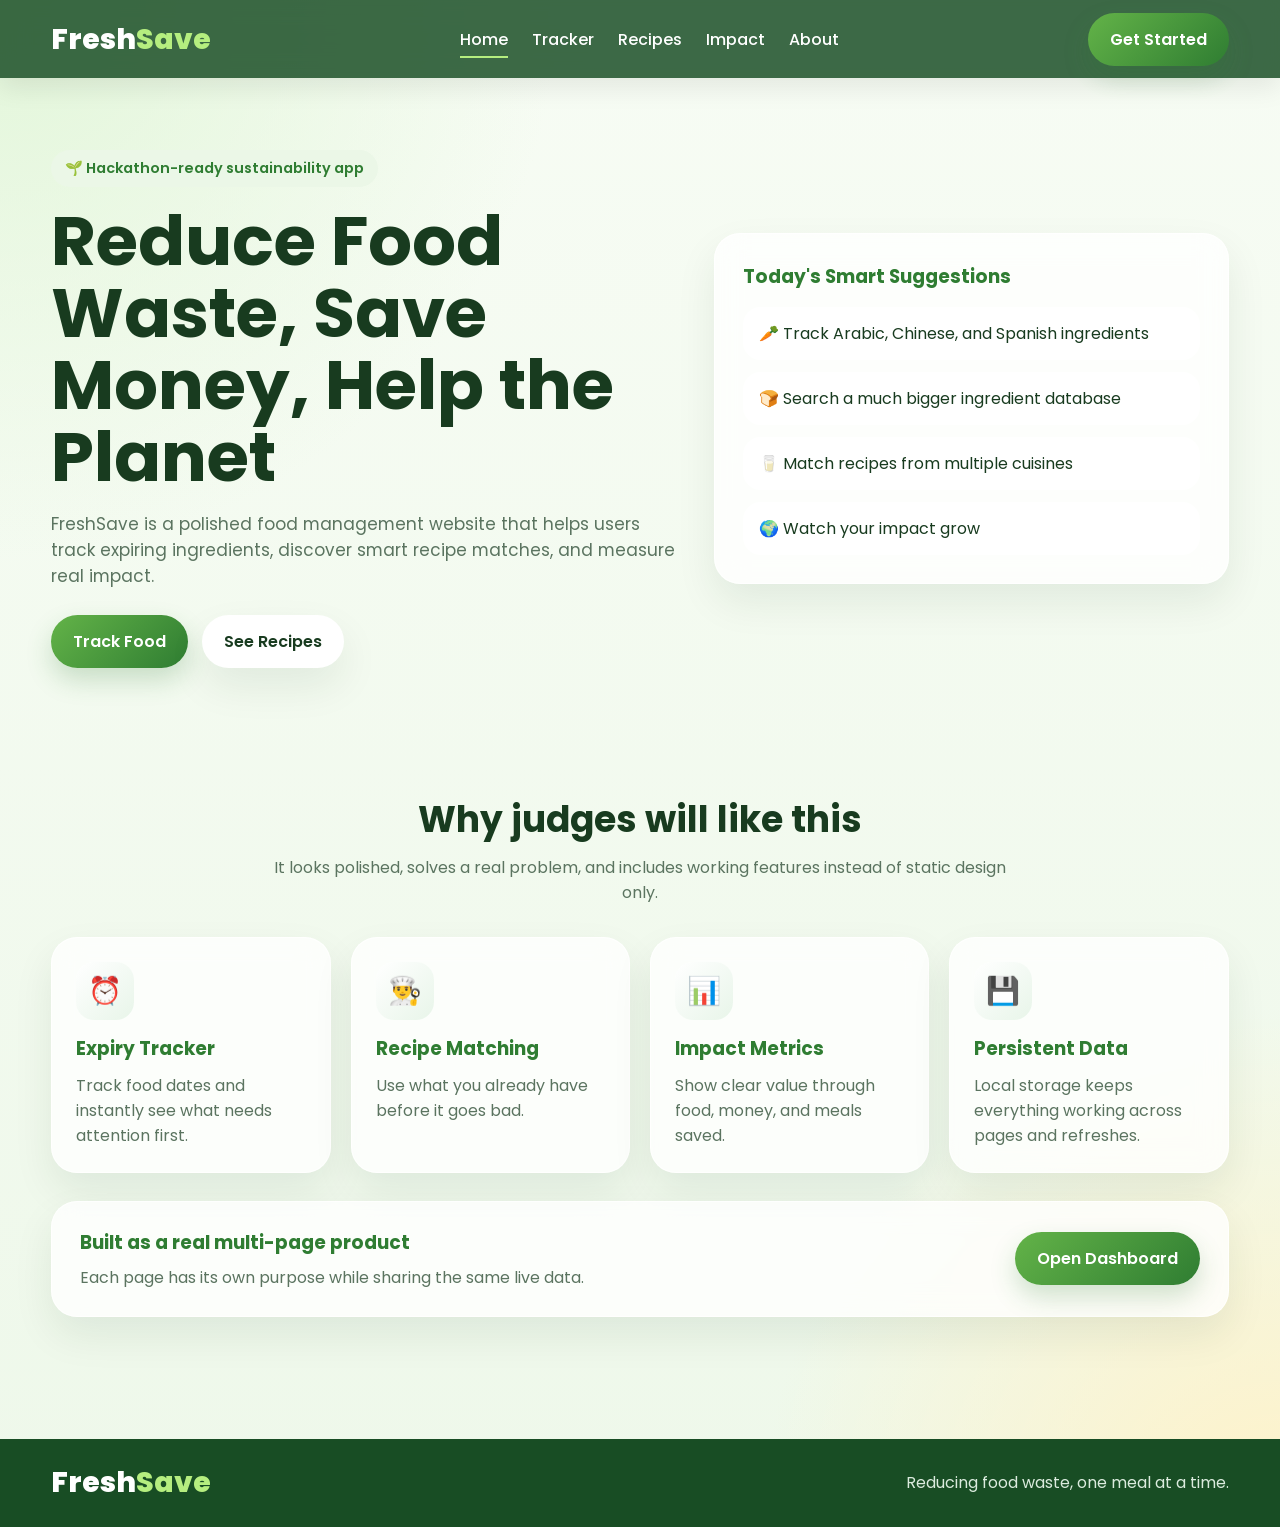
==== index.html @ 4b8942b4 "Add files via upload" ====
<!DOCTYPE html>
<html lang="en">
<head>
  <meta charset="UTF-8" />
  <meta name="viewport" content="width=device-width, initial-scale=1.0" />
  <title>FreshSave | Home</title>
  <link rel="preconnect" href="https://fonts.googleapis.com">
  <link rel="preconnect" href="https://fonts.gstatic.com" crossorigin>
  <link href="https://fonts.googleapis.com/css2?family=Poppins:wght@400;500;600;700;800&display=swap" rel="stylesheet">
  <link rel="stylesheet" href="style.css">
</head>
<body>
  <header class="site-header">
    <div class="container navbar">
      <a class="brand" href="index.html">Fresh<span>Save</span></a>
      <nav class="nav-links">
      <a href="index.html" class="active">Home</a>
      <a href="tracker.html" class="">Tracker</a>
      <a href="recipes.html" class="">Recipes</a>
      <a href="impact.html" class="">Impact</a>
      <a href="about.html" class="">About</a>
    </nav>
      <a class="nav-cta" href="tracker.html">Get Started</a>
    </div>
  </header>
  
<main>
  <section class="container hero">
    <div>
      <div class="eyebrow">🌱 Hackathon-ready sustainability app</div>
      <h1>Reduce Food Waste, Save Money, Help the Planet</h1>
      <p>
        FreshSave is a polished food management website that helps users track expiring ingredients, discover smart recipe matches, and measure real impact.
      </p>
      <div class="hero-actions">
        <a class="btn" href="tracker.html">Track Food</a>
        <a class="btn-outline" href="recipes.html">See Recipes</a>
      </div>
    </div>
    <div class="glass-card">
      <h3>Today's Smart Suggestions</h3>
      <ul class="suggestion-list" id="heroSuggestions"></ul>
    </div>
  </section>

  <section class="section">
    <div class="container">
      <div class="section-head">
        <h2>Why judges will like this</h2>
        <p>It looks polished, solves a real problem, and includes working features instead of static design only.</p>
      </div>
      <div class="grid-4">
        <article class="card">
          <div class="icon">⏰</div>
          <h3>Expiry Tracker</h3>
          <p>Track food dates and instantly see what needs attention first.</p>
        </article>
        <article class="card">
          <div class="icon">👨‍🍳</div>
          <h3>Recipe Matching</h3>
          <p>Use what you already have before it goes bad.</p>
        </article>
        <article class="card">
          <div class="icon">📊</div>
          <h3>Impact Metrics</h3>
          <p>Show clear value through food, money, and meals saved.</p>
        </article>
        <article class="card">
          <div class="icon">💾</div>
          <h3>Persistent Data</h3>
          <p>Local storage keeps everything working across pages and refreshes.</p>
        </article>
      </div>

      <div class="glass-card cta-banner">
        <div>
          <h3 style="margin-bottom:8px;">Built as a real multi-page product</h3>
          <p class="muted">Each page has its own purpose while sharing the same live data.</p>
        </div>
        <a class="btn" href="tracker.html">Open Dashboard</a>
      </div>
    </div>
  </section>
</main>

  <footer class="site-footer">
    <div class="container footer-wrap">
      <a class="brand" href="index.html">Fresh<span>Save</span></a>
      <p>Reducing food waste, one meal at a time.</p>
    </div>
  </footer>
  <script src="app.js"></script>
</body>
</html>
---- style.css ----
:root{
  --bg:#f7fcf4;
  --bg-2:#eef8ea;
  --card:rgba(255,255,255,.78);
  --text:#183b1f;
  --muted:#5b7460;
  --green:#2f7d32;
  --green-2:#63b348;
  --green-3:#dff2d7;
  --yellow:#fff3cd;
  --red:#ffe4de;
  --purple:#f2e7f8;
  --shadow:0 18px 40px rgba(19,49,28,.08);
  --radius:26px;
}
*{box-sizing:border-box;margin:0;padding:0}
html{scroll-behavior:smooth}
body{
  font-family:"Poppins",system-ui,-apple-system,sans-serif;
  color:var(--text);
  background:
    radial-gradient(circle at top left, #e2f6d9 0, transparent 28%),
    radial-gradient(circle at bottom right, #fff2c8 0, transparent 26%),
    linear-gradient(180deg,var(--bg),var(--bg-2));
  min-height:100vh;
}
a{text-decoration:none;color:inherit}
img{max-width:100%;display:block}
.container{width:min(1180px,92%);margin-inline:auto}
.site-header{
  position:sticky;top:0;z-index:1000;
  background:rgba(24,77,36,.84);
  backdrop-filter:blur(14px);
  box-shadow:0 10px 24px rgba(0,0,0,.08);
}
.navbar{
  min-height:78px;
  display:flex;align-items:center;justify-content:space-between;gap:18px
}
.brand{font-size:1.8rem;font-weight:800;color:#fff}
.brand span{color:#b5ee7f}
.nav-links{display:flex;gap:24px;align-items:center;flex-wrap:wrap}
.nav-links a{color:#fff;font-weight:500;position:relative}
.nav-links a::after{
  content:"";position:absolute;left:0;bottom:-6px;width:0;height:2px;
  background:#b5ee7f;transition:.25s
}
.nav-links a:hover::after,.nav-links a.active::after{width:100%}
.nav-cta,.btn,.btn-outline,.filter-btn,.small-btn{
  border:none;cursor:pointer;font-family:inherit;transition:.25s ease;
}
.nav-cta,.btn,.filter-btn.active{
  background:linear-gradient(135deg,var(--green-2),var(--green));
  color:#fff; box-shadow:0 12px 26px rgba(47,125,50,.22);
}
.nav-cta,.btn,.btn-outline{
  padding:14px 22px;border-radius:999px;font-weight:600
}
.btn-outline{background:#fff;color:var(--text);box-shadow:var(--shadow)}
.nav-cta:hover,.btn:hover,.btn-outline:hover,.small-btn:hover{transform:translateY(-3px)}
.hero{
  padding:72px 0 56px;
  display:grid;grid-template-columns:1.1fr .9fr;gap:34px;align-items:center
}
.eyebrow{
  display:inline-flex;align-items:center;gap:8px;
  background:#ebf7e7;color:var(--green);padding:8px 14px;border-radius:999px;
  font-weight:600;font-size:.9rem;margin-bottom:18px
}
.hero h1{font-size:clamp(2.5rem,5.4vw,4.6rem);line-height:1.04;margin-bottom:18px}
.hero p{font-size:1.06rem;color:var(--muted);max-width:650px;margin-bottom:26px}
.hero-actions{display:flex;gap:14px;flex-wrap:wrap}
.glass-card,.card,.panel,.recipe-card,.stat-card,.match-card,.timeline-card{
  background:var(--card);
  border:1px solid rgba(255,255,255,.75);
  backdrop-filter:blur(14px);
  border-radius:var(--radius);
  box-shadow:var(--shadow);
}
.glass-card{padding:28px}
.glass-card h3{margin-bottom:16px;color:var(--green)}
.suggestion-list{display:flex;flex-direction:column;gap:12px}
.suggestion-list li{
  list-style:none;padding:14px 16px;border-radius:18px;
  background:rgba(255,255,255,.88)
}
.section{padding:68px 0}
.section-head{text-align:center;margin-bottom:32px}
.section-head h2{font-size:2.25rem;margin-bottom:8px}
.section-head p{color:var(--muted);max-width:760px;margin:0 auto}
.grid-4{display:grid;grid-template-columns:repeat(4,1fr);gap:20px}
.grid-3{display:grid;grid-template-columns:repeat(3,1fr);gap:20px}
.card,.recipe-card,.stat-card,.timeline-card{padding:24px}
.icon{
  width:58px;height:58px;border-radius:18px;display:grid;place-items:center;
  background:linear-gradient(135deg,#fff,#e8f5e9);margin-bottom:14px;font-size:1.7rem
}
.card h3,.recipe-card h3,.timeline-card h3,.match-card h3{margin-bottom:10px;color:var(--green)}
.card p,.recipe-card p,.timeline-card p,.match-card p,.muted{color:var(--muted)}
.cta-banner{
  margin-top:28px;padding:26px 28px;display:flex;justify-content:space-between;align-items:center;gap:18px;flex-wrap:wrap
}
.two-col{display:grid;grid-template-columns:.95fr 1.05fr;gap:24px;align-items:start}
.panel{padding:24px}
.panel h3{margin-bottom:14px;color:var(--green)}
input,select{
  width:100%;padding:14px 16px;border-radius:16px;border:1px solid #d8ead2;
  background:rgba(255,255,255,.94);font:inherit;outline:none
}
input:focus,select:focus{
  border-color:var(--green-2);box-shadow:0 0 0 4px rgba(99,179,72,.14)
}
.form-stack{display:grid;gap:12px}
.toolbar{display:flex;gap:10px;flex-wrap:wrap;margin-bottom:16px}
.toolbar input{flex:1;min-width:180px}
.filter-btn{
  background:#fff;color:var(--text);padding:12px 15px;border-radius:14px;
  font-weight:600;box-shadow:0 10px 18px rgba(0,0,0,.05)
}
.food-list{display:flex;flex-direction:column;gap:12px}
.food-item{
  padding:14px;border-radius:20px;background:rgba(255,255,255,.9);
  display:flex;justify-content:space-between;gap:16px;align-items:center
}
.food-meta{color:var(--muted);font-size:.92rem}
.food-right{display:flex;align-items:center;gap:10px;flex-wrap:wrap}
.badge{
  padding:8px 13px;border-radius:999px;font-size:.78rem;font-weight:700
}
.badge-fresh{background:#e8f5e9;color:#2e7d32}
.badge-soon{background:var(--yellow);color:#cc8700}
.badge-urgent{background:var(--red);color:#cc4f1d}
.badge-expired{background:var(--purple);color:#7a1ea0}
.small-btn{
  background:#173d21;color:#fff;padding:10px 12px;border-radius:12px;font-weight:600
}
.recipes-grid,.stats-grid,.matches-grid{display:grid;gap:20px}
.recipes-grid{grid-template-columns:repeat(4,1fr)}
.stats-grid{grid-template-columns:repeat(4,1fr)}
.matches-grid{grid-template-columns:repeat(3,1fr)}
.recipe-image{
  height:150px;border-radius:20px;display:grid;place-items:center;font-size:3rem;
  background:linear-gradient(135deg,#fffef7,#edf8ea);margin-bottom:14px
}
.tag{
  display:inline-block;margin-top:12px;padding:8px 13px;border-radius:999px;
  background:#eef8ef;color:var(--green);font-size:.8rem;font-weight:600
}
.stat-card{text-align:center;background:linear-gradient(180deg,rgba(255,255,255,.94),rgba(234,247,232,.8))}
.stat-card h3{font-size:2.4rem;color:var(--green);margin-bottom:8px}
.match-card{padding:24px}
.match-card ul{padding-left:20px;margin-top:10px;color:var(--muted)}
.empty{
  text-align:center;padding:26px;border-radius:18px;background:rgba(255,255,255,.82);color:var(--muted)
}
.timeline{display:grid;gap:18px}
.timeline-step{
  display:grid;grid-template-columns:58px 1fr;gap:16px;align-items:start
}
.step-num{
  width:58px;height:58px;border-radius:18px;display:grid;place-items:center;
  background:linear-gradient(135deg,var(--green-2),var(--green));color:#fff;font-weight:700
}
.page-hero{padding:48px 0 18px}
.page-hero h1{font-size:clamp(2.2rem,4vw,3.4rem);margin-bottom:10px}
.page-hero p{color:var(--muted);max-width:760px}
.site-footer{
  margin-top:54px;background:#184d24;color:#fff
}
.footer-wrap{
  min-height:88px;display:flex;align-items:center;justify-content:space-between;gap:16px;flex-wrap:wrap
}
.footer-wrap p{color:#dbebde}
@media (max-width:1050px){
  .grid-4,.recipes-grid,.stats-grid{grid-template-columns:repeat(2,1fr)}
  .matches-grid,.grid-3{grid-template-columns:1fr 1fr}
  .hero,.two-col{grid-template-columns:1fr}
}
@media (max-width:700px){
  .nav-links{display:none}
  .grid-4,.grid-3,.recipes-grid,.stats-grid,.matches-grid{grid-template-columns:1fr}
  .hero{padding-top:48px}
  .hero h1{font-size:2.5rem}
  .section-head h2{font-size:1.9rem}
  .food-item{flex-direction:column;align-items:flex-start}
  .food-right{width:100%;justify-content:space-between}
}


.helper-note{margin-top:12px;color:var(--muted);font-size:.92rem}
.quick-tags{display:flex;gap:10px;flex-wrap:wrap;margin-top:14px}
.quick-tag{padding:8px 12px;border-radius:999px;background:#eef8ef;color:var(--green);font-size:.82rem;font-weight:600}
.db-banner{margin-top:18px;padding:18px 20px;border-radius:20px;background:linear-gradient(135deg,rgba(223,242,215,.7),rgba(255,255,255,.9));color:var(--text)}
.db-banner strong{color:var(--green)}
.cuisine-chip{display:inline-block;margin:6px 8px 0 0;padding:8px 12px;border-radius:999px;background:#f3fbef;color:var(--green);font-size:.8rem;font-weight:600}
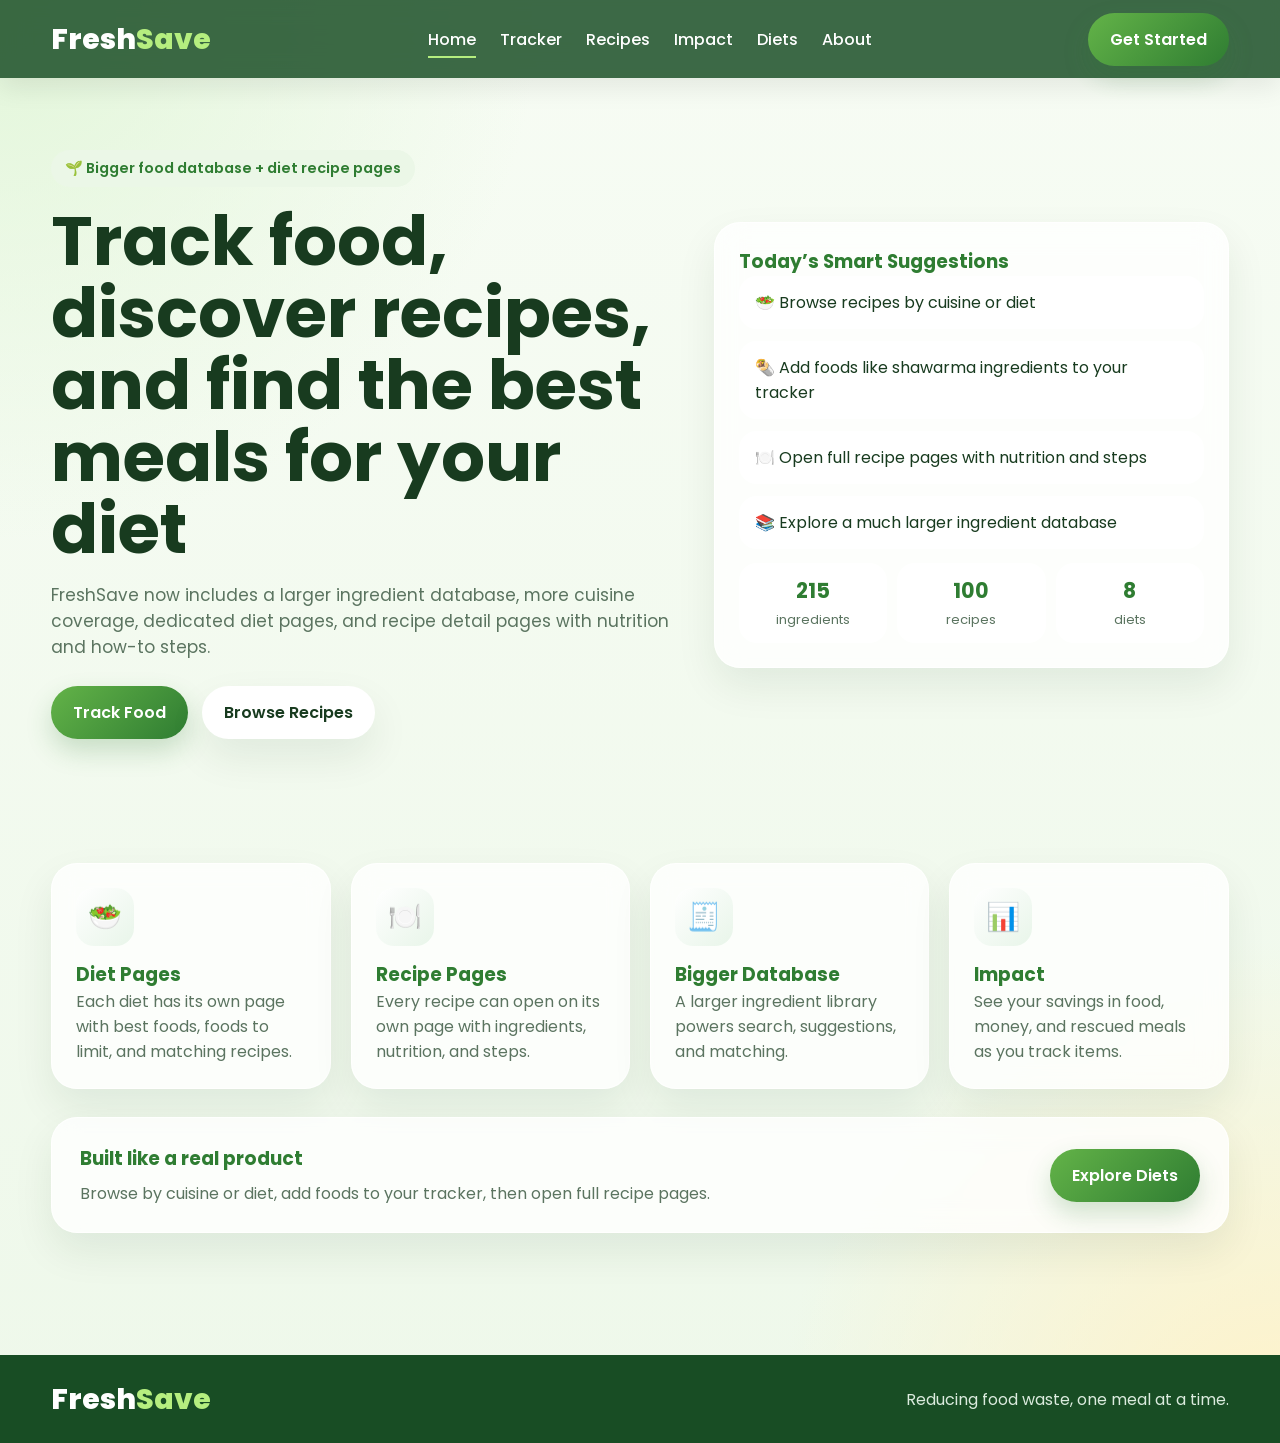
==== commit 449ba39f: "Add files via upload" ====
--- a/index.html
+++ b/index.html
@@ -1,94 +1,20 @@
 <!DOCTYPE html>
-<html lang="en">
-<head>
-  <meta charset="UTF-8" />
-  <meta name="viewport" content="width=device-width, initial-scale=1.0" />
-  <title>FreshSave | Home</title>
-  <link rel="preconnect" href="https://fonts.googleapis.com">
-  <link rel="preconnect" href="https://fonts.gstatic.com" crossorigin>
-  <link href="https://fonts.googleapis.com/css2?family=Poppins:wght@400;500;600;700;800&display=swap" rel="stylesheet">
-  <link rel="stylesheet" href="style.css">
-</head>
-<body>
-  <header class="site-header">
-    <div class="container navbar">
-      <a class="brand" href="index.html">Fresh<span>Save</span></a>
-      <nav class="nav-links">
-      <a href="index.html" class="active">Home</a>
-      <a href="tracker.html" class="">Tracker</a>
-      <a href="recipes.html" class="">Recipes</a>
-      <a href="impact.html" class="">Impact</a>
-      <a href="about.html" class="">About</a>
-    </nav>
-      <a class="nav-cta" href="tracker.html">Get Started</a>
-    </div>
-  </header>
-  
-<main>
-  <section class="container hero">
-    <div>
-      <div class="eyebrow">🌱 Hackathon-ready sustainability app</div>
-      <h1>Reduce Food Waste, Save Money, Help the Planet</h1>
-      <p>
-        FreshSave is a polished food management website that helps users track expiring ingredients, discover smart recipe matches, and measure real impact.
-      </p>
-      <div class="hero-actions">
-        <a class="btn" href="tracker.html">Track Food</a>
-        <a class="btn-outline" href="recipes.html">See Recipes</a>
-      </div>
-    </div>
-    <div class="glass-card">
-      <h3>Today's Smart Suggestions</h3>
-      <ul class="suggestion-list" id="heroSuggestions"></ul>
-    </div>
-  </section>
+<html lang="en"><head><meta charset="UTF-8" /><meta name="viewport" content="width=device-width, initial-scale=1.0" />
+<title>FreshSave | Home</title>
+<link rel="preconnect" href="https://fonts.googleapis.com"><link rel="preconnect" href="https://fonts.gstatic.com" crossorigin>
+<link href="https://fonts.googleapis.com/css2?family=Poppins:wght@400;500;600;700;800&display=swap" rel="stylesheet">
+<link rel="stylesheet" href="style.css"></head><body>
+<header class="site-header"><div class="container navbar"><a class="brand" href="index.html">Fresh<span>Save</span></a><nav class="nav-links">
+        <a href="index.html" class="active">Home</a>
+        <a href="tracker.html">Tracker</a>
+        <a href="recipes.html">Recipes</a>
+        <a href="impact.html">Impact</a>
+        <a href="diets.html">Diets</a>
+        <a href="about.html">About</a>
+      </nav><a class="nav-cta" href="tracker.html">Get Started</a></div></header>
 
-  <section class="section">
-    <div class="container">
-      <div class="section-head">
-        <h2>Why judges will like this</h2>
-        <p>It looks polished, solves a real problem, and includes working features instead of static design only.</p>
-      </div>
-      <div class="grid-4">
-        <article class="card">
-          <div class="icon">⏰</div>
-          <h3>Expiry Tracker</h3>
-          <p>Track food dates and instantly see what needs attention first.</p>
-        </article>
-        <article class="card">
-          <div class="icon">👨‍🍳</div>
-          <h3>Recipe Matching</h3>
-          <p>Use what you already have before it goes bad.</p>
-        </article>
-        <article class="card">
-          <div class="icon">📊</div>
-          <h3>Impact Metrics</h3>
-          <p>Show clear value through food, money, and meals saved.</p>
-        </article>
-        <article class="card">
-          <div class="icon">💾</div>
-          <h3>Persistent Data</h3>
-          <p>Local storage keeps everything working across pages and refreshes.</p>
-        </article>
-      </div>
+<main><section class="container hero"><div><div class="eyebrow">🌱 Bigger food database + diet recipe pages</div><h1>Track food, discover recipes, and find the best meals for your diet</h1><p>FreshSave now includes a larger ingredient database, more cuisine coverage, dedicated diet pages, and recipe detail pages with nutrition and how-to steps.</p><div class="hero-actions"><a class="btn" href="tracker.html">Track Food</a><a class="btn-outline" href="recipes.html">Browse Recipes</a></div></div><div class="glass-card"><h3>Today’s Smart Suggestions</h3><ul class="suggestion-list" id="heroSuggestions"></ul><div class="stats-inline"><div><strong id="ingredientCountHero">0</strong><span>ingredients</span></div><div><strong id="recipeCountHero">0</strong><span>recipes</span></div><div><strong id="dietCountHero">0</strong><span>diets</span></div></div></div></section>
+<section class="section"><div class="container"><div class="grid-4"><article class="card"><div class="icon">🥗</div><h3>Diet Pages</h3><p>Each diet has its own page with best foods, foods to limit, and matching recipes.</p></article><article class="card"><div class="icon">🍽️</div><h3>Recipe Pages</h3><p>Every recipe can open on its own page with ingredients, nutrition, and steps.</p></article><article class="card"><div class="icon">🧾</div><h3>Bigger Database</h3><p>A larger ingredient library powers search, suggestions, and matching.</p></article><article class="card"><div class="icon">📊</div><h3>Impact</h3><p>See your savings in food, money, and rescued meals as you track items.</p></article></div><div class="glass-card cta-banner"><div><h3 style="margin-bottom:8px;">Built like a real product</h3><p class="muted">Browse by cuisine or diet, add foods to your tracker, then open full recipe pages.</p></div><a class="btn" href="diets.html">Explore Diets</a></div></div></section></main>
 
-      <div class="glass-card cta-banner">
-        <div>
-          <h3 style="margin-bottom:8px;">Built as a real multi-page product</h3>
-          <p class="muted">Each page has its own purpose while sharing the same live data.</p>
-        </div>
-        <a class="btn" href="tracker.html">Open Dashboard</a>
-      </div>
-    </div>
-  </section>
-</main>
-
-  <footer class="site-footer">
-    <div class="container footer-wrap">
-      <a class="brand" href="index.html">Fresh<span>Save</span></a>
-      <p>Reducing food waste, one meal at a time.</p>
-    </div>
-  </footer>
-  <script src="app.js"></script>
-</body>
-</html>+<footer class="site-footer"><div class="container footer-wrap"><a class="brand" href="index.html">Fresh<span>Save</span></a><p>Reducing food waste, one meal at a time.</p></div></footer>
+<script src="app.js"></script></body></html>
--- a/style.css
+++ b/style.css
@@ -1,196 +1,99 @@
 
-:root{
-  --bg:#f7fcf4;
-  --bg-2:#eef8ea;
-  --card:rgba(255,255,255,.78);
-  --text:#183b1f;
-  --muted:#5b7460;
-  --green:#2f7d32;
-  --green-2:#63b348;
-  --green-3:#dff2d7;
-  --yellow:#fff3cd;
-  --red:#ffe4de;
-  --purple:#f2e7f8;
-  --shadow:0 18px 40px rgba(19,49,28,.08);
-  --radius:26px;
+:root{--bg:#f7fcf4;--bg-2:#eef8ea;--card:rgba(255,255,255,.78);--text:#183b1f;--muted:#5b7460;--green:#2f7d32;--green-2:#63b348;--green-3:#dff2d7;--yellow:#fff3cd;--red:#ffe4de;--purple:#f2e7f8;--shadow:0 18px 40px rgba(19,49,28,.08);--radius:26px}
+*{box-sizing:border-box;margin:0;padding:0}html{scroll-behavior:smooth}
+body{font-family:"Poppins",system-ui,-apple-system,sans-serif;color:var(--text);background:radial-gradient(circle at top left,#e2f6d9 0,transparent 28%),radial-gradient(circle at bottom right,#fff2c8 0,transparent 26%),linear-gradient(180deg,var(--bg),var(--bg-2));min-height:100vh}
+a{text-decoration:none;color:inherit}img{max-width:100%;display:block}.container{width:min(1180px,92%);margin-inline:auto}
+.site-header{position:sticky;top:0;z-index:1000;background:rgba(24,77,36,.84);backdrop-filter:blur(14px);box-shadow:0 10px 24px rgba(0,0,0,.08)}
+.navbar{min-height:78px;display:flex;align-items:center;justify-content:space-between;gap:18px}.brand{font-size:1.8rem;font-weight:800;color:#fff}.brand span{color:#b5ee7f}
+.nav-links{display:flex;gap:24px;align-items:center;flex-wrap:wrap}.nav-links a{color:#fff;font-weight:500;position:relative}.nav-links a::after{content:"";position:absolute;left:0;bottom:-6px;width:0;height:2px;background:#b5ee7f;transition:.25s}.nav-links a:hover::after,.nav-links a.active::after{width:100%}
+.nav-cta,.btn,.btn-outline,.filter-btn,.small-btn,.recipe-link{border:none;cursor:pointer;font-family:inherit;transition:.25s ease}
+.nav-cta,.btn,.filter-btn.active,.recipe-link{background:linear-gradient(135deg,var(--green-2),var(--green));color:#fff;box-shadow:0 12px 26px rgba(47,125,50,.22)}
+.nav-cta,.btn,.btn-outline,.recipe-link{padding:14px 22px;border-radius:999px;font-weight:600}.btn-outline{background:#fff;color:var(--text);box-shadow:var(--shadow)}
+.nav-cta:hover,.btn:hover,.btn-outline:hover,.small-btn:hover,.recipe-link:hover{transform:translateY(-3px)}
+.hero{padding:72px 0 56px;display:grid;grid-template-columns:1.1fr .9fr;gap:34px;align-items:center}.eyebrow{display:inline-flex;align-items:center;gap:8px;background:#ebf7e7;color:var(--green);padding:8px 14px;border-radius:999px;font-weight:600;font-size:.9rem;margin-bottom:18px}
+.hero h1{font-size:clamp(2.5rem,5.4vw,4.6rem);line-height:1.04;margin-bottom:18px}.hero p{font-size:1.06rem;color:var(--muted);max-width:650px;margin-bottom:26px}.hero-actions{display:flex;gap:14px;flex-wrap:wrap}
+.glass-card,.card,.panel,.recipe-card,.stat-card,.match-card,.diet-card,.diet-info-card,.ingredient-card{background:var(--card);border:1px solid rgba(255,255,255,.75);backdrop-filter:blur(14px);border-radius:var(--radius);box-shadow:var(--shadow)}
+.glass-card,.panel,.match-card,.diet-card,.diet-info-card,.ingredient-card{padding:24px}.card{padding:24px}.glass-card h3,.panel h3,.card h3,.recipe-card h3,.match-card h3,.diet-card h3,.diet-info-card h3{color:var(--green)}
+.suggestion-list{display:flex;flex-direction:column;gap:12px}.suggestion-list li{list-style:none;padding:14px 16px;border-radius:18px;background:rgba(255,255,255,.88)}
+.stats-inline{display:grid;grid-template-columns:repeat(3,1fr);gap:10px;margin-top:14px}.stats-inline div{background:rgba(255,255,255,.9);border-radius:18px;padding:12px;text-align:center}.stats-inline strong{display:block;color:var(--green);font-size:1.3rem}.stats-inline span{color:var(--muted);font-size:.82rem}
+.section{padding:68px 0}.grid-4{display:grid;grid-template-columns:repeat(4,1fr);gap:20px}.grid-3{display:grid;grid-template-columns:repeat(3,1fr);gap:20px}
+.icon,.diet-icon{width:58px;height:58px;border-radius:18px;display:grid;place-items:center;background:linear-gradient(135deg,#fff,#e8f5e9);margin-bottom:14px;font-size:1.7rem}
+.card p,.muted,.diet-text,.ingredient-card p,.method-list li{color:var(--muted)}.cta-banner{margin-top:28px;padding:26px 28px;display:flex;justify-content:space-between;align-items:center;gap:18px;flex-wrap:wrap}
+.two-col{display:grid;grid-template-columns:.95fr 1.05fr;gap:24px;align-items:start}
+input,select{width:100%;padding:14px 16px;border-radius:16px;border:1px solid #d8ead2;background:rgba(255,255,255,.94);font:inherit;outline:none}
+input:focus,select:focus{border-color:var(--green-2);box-shadow:0 0 0 4px rgba(99,179,72,.14)}.form-stack{display:grid;gap:12px}.toolbar{display:flex;gap:10px;flex-wrap:wrap;margin-bottom:16px}.toolbar input{flex:1;min-width:180px}
+.filter-btn{background:#fff;color:var(--text);padding:12px 15px;border-radius:14px;font-weight:600;box-shadow:0 10px 18px rgba(0,0,0,.05)}
+.food-list{display:flex;flex-direction:column;gap:12px}.food-item{padding:14px;border-radius:20px;background:rgba(255,255,255,.9);display:flex;justify-content:space-between;gap:16px;align-items:center}.food-meta{color:var(--muted);font-size:.92rem}.food-right{display:flex;align-items:center;gap:10px;flex-wrap:wrap}
+.badge{padding:8px 13px;border-radius:999px;font-size:.78rem;font-weight:700}.badge-fresh{background:#e8f5e9;color:#2e7d32}.badge-soon{background:var(--yellow);color:#cc8700}.badge-urgent{background:var(--red);color:#cc4f1d}.badge-expired{background:var(--purple);color:#7a1ea0}
+.small-btn{background:#173d21;color:#fff;padding:10px 12px;border-radius:12px;font-weight:600}
+.recipes-grid{display:grid;grid-template-columns:repeat(auto-fit,minmax(250px,1fr));gap:20px;align-items:stretch}.matches-grid{display:grid;grid-template-columns:repeat(auto-fit,minmax(320px,1fr));gap:20px;align-items:start}
+.recipe-card{padding:24px;display:flex;flex-direction:column;gap:10px}.recipe-image{height:150px;border-radius:20px;display:grid;place-items:center;font-size:3rem;background:linear-gradient(135deg,#fffef7,#edf8ea);margin-bottom:4px}
+.cuisine-chip,.tag,.quick-tag,.diet-tag{display:inline-flex;padding:8px 12px;border-radius:999px;background:#eef8ef;color:var(--green);font-size:.82rem;font-weight:600;white-space:normal;overflow-wrap:anywhere}
+.chip-wrap,.best-foods,.avoid-foods,.quick-tags{display:flex;gap:8px;flex-wrap:wrap}.helper-note{margin-top:12px;color:var(--muted);font-size:.92rem}
+.db-banner{margin-top:18px;padding:18px 20px;border-radius:20px;background:linear-gradient(135deg,rgba(223,242,215,.7),rgba(255,255,255,.9));color:var(--text)}.db-banner strong{color:var(--green)}
+.recipe-link{display:inline-flex;align-items:center;justify-content:center;margin-top:auto;width:max-content}
+.stat-card{padding:24px;text-align:center;background:linear-gradient(180deg,rgba(255,255,255,.94),rgba(234,247,232,.8))}.stat-card h3{font-size:2.4rem;color:var(--green);margin-bottom:8px}
+.match-card{min-width:0;overflow:hidden}.match-card p,.recipe-card p{overflow-wrap:anywhere}.empty{text-align:center;padding:26px;border-radius:18px;background:rgba(255,255,255,.82);color:var(--muted)}
+.page-hero{padding:48px 0 18px}.page-hero h1{font-size:clamp(2.2rem,4vw,3.4rem);margin-bottom:10px}.page-hero p{color:var(--muted);max-width:760px}
+.site-footer{margin-top:54px;background:#184d24;color:#fff}.footer-wrap{min-height:88px;display:flex;align-items:center;justify-content:space-between;gap:16px;flex-wrap:wrap}.footer-wrap p{color:#dbebde}
+.nutrition-summary{display:grid;grid-template-columns:repeat(auto-fit,minmax(100px,1fr));gap:10px;margin:14px 0 16px}.nutrition-pill{background:linear-gradient(135deg,#f5fff2,#ecf9e7);border:1px solid rgba(47,125,50,.08);border-radius:16px;padding:12px 10px;text-align:center}.nutrition-pill strong{display:block;color:var(--green);font-size:1rem;margin-bottom:4px}.nutrition-pill span{color:var(--muted);font-size:.78rem}
+.nutrition-wrap{width:100%;overflow-x:auto;-webkit-overflow-scrolling:touch;margin-top:10px;border-radius:18px}.nutrition-table{width:100%;min-width:560px;border-collapse:collapse;background:rgba(255,255,255,.88)}.nutrition-table th,.nutrition-table td{text-align:left;padding:11px 12px;border-bottom:1px solid rgba(24,77,36,.08);white-space:nowrap}.nutrition-table th{background:#eef8ef;color:var(--green);font-weight:700}.nutrition-table tr:last-child td{border-bottom:none}
+.back-link{display:inline-flex;margin-bottom:14px;color:var(--green);font-weight:600}.detail-hero-card{display:grid;gap:18px;background:var(--card);border:1px solid rgba(255,255,255,.75);backdrop-filter:blur(14px);border-radius:var(--radius);box-shadow:var(--shadow);padding:26px}
+.detail-layout{display:grid;grid-template-columns:1.05fr .95fr;gap:22px;align-items:start}.ingredient-grid{display:grid;grid-template-columns:repeat(auto-fit,minmax(180px,1fr));gap:14px}.ingredient-card h4{margin-bottom:8px;color:var(--green);overflow-wrap:anywhere}.method-list{padding-left:22px;display:grid;gap:12px}
+.diets-grid{display:grid;grid-template-columns:repeat(auto-fit,minmax(240px,1fr));gap:20px}.detail-grid{display:grid;grid-template-columns:.9fr 1.1fr;gap:22px;align-items:start}.notice-box{background:rgba(255,255,255,.9);border-radius:18px;padding:18px;margin-top:14px}
+@media (max-width:1050px){.grid-4,.grid-3{grid-template-columns:repeat(2,1fr)}.hero,.two-col,.detail-layout,.detail-grid{grid-template-columns:1fr}}
+@media (max-width:700px){.nav-links{display:none}.grid-4,.grid-3,.recipes-grid,.matches-grid,.diets-grid{grid-template-columns:1fr}.hero{padding-top:48px}.hero h1{font-size:2.5rem}.page-hero h1{font-size:2rem}.food-item{flex-direction:column;align-items:flex-start}.food-right{width:100%;justify-content:space-between}.nutrition-summary{grid-template-columns:repeat(2,minmax(0,1fr))}}
+
+
+.tracker-preview-head{
+  display:flex;
+  justify-content:space-between;
+  align-items:center;
+  gap:16px;
+  flex-wrap:wrap;
+  margin-bottom:18px;
 }
-*{box-sizing:border-box;margin:0;padding:0}
-html{scroll-behavior:smooth}
-body{
-  font-family:"Poppins",system-ui,-apple-system,sans-serif;
-  color:var(--text);
-  background:
-    radial-gradient(circle at top left, #e2f6d9 0, transparent 28%),
-    radial-gradient(circle at bottom right, #fff2c8 0, transparent 26%),
-    linear-gradient(180deg,var(--bg),var(--bg-2));
-  min-height:100vh;
+.mini-recipes-grid{
+  display:grid;
+  grid-template-columns:repeat(auto-fit,minmax(240px,1fr));
+  gap:16px;
 }
-a{text-decoration:none;color:inherit}
-img{max-width:100%;display:block}
-.container{width:min(1180px,92%);margin-inline:auto}
-.site-header{
-  position:sticky;top:0;z-index:1000;
-  background:rgba(24,77,36,.84);
-  backdrop-filter:blur(14px);
-  box-shadow:0 10px 24px rgba(0,0,0,.08);
+.mini-recipe-card{
+  background:rgba(255,255,255,.9);
+  border-radius:20px;
+  padding:18px;
+  box-shadow:0 10px 22px rgba(19,49,28,.05);
+  display:flex;
+  flex-direction:column;
+  gap:10px;
 }
-.navbar{
-  min-height:78px;
-  display:flex;align-items:center;justify-content:space-between;gap:18px
+.mini-recipe-top{
+  display:flex;
+  gap:12px;
+  align-items:flex-start;
 }
-.brand{font-size:1.8rem;font-weight:800;color:#fff}
-.brand span{color:#b5ee7f}
-.nav-links{display:flex;gap:24px;align-items:center;flex-wrap:wrap}
-.nav-links a{color:#fff;font-weight:500;position:relative}
-.nav-links a::after{
-  content:"";position:absolute;left:0;bottom:-6px;width:0;height:2px;
-  background:#b5ee7f;transition:.25s
+.mini-emoji{
+  width:44px;
+  height:44px;
+  border-radius:14px;
+  display:grid;
+  place-items:center;
+  background:#eef8ef;
+  font-size:1.4rem;
+  flex:0 0 auto;
 }
-.nav-links a:hover::after,.nav-links a.active::after{width:100%}
-.nav-cta,.btn,.btn-outline,.filter-btn,.small-btn{
-  border:none;cursor:pointer;font-family:inherit;transition:.25s ease;
+.mini-recipe-card h4{
+  color:var(--green);
+  margin-bottom:2px;
 }
-.nav-cta,.btn,.filter-btn.active{
-  background:linear-gradient(135deg,var(--green-2),var(--green));
-  color:#fff; box-shadow:0 12px 26px rgba(47,125,50,.22);
+.mini-recipe-card p{
+  color:var(--muted);
 }
-.nav-cta,.btn,.btn-outline{
-  padding:14px 22px;border-radius:999px;font-weight:600
-}
-.btn-outline{background:#fff;color:var(--text);box-shadow:var(--shadow)}
-.nav-cta:hover,.btn:hover,.btn-outline:hover,.small-btn:hover{transform:translateY(-3px)}
-.hero{
-  padding:72px 0 56px;
-  display:grid;grid-template-columns:1.1fr .9fr;gap:34px;align-items:center
-}
-.eyebrow{
-  display:inline-flex;align-items:center;gap:8px;
-  background:#ebf7e7;color:var(--green);padding:8px 14px;border-radius:999px;
-  font-weight:600;font-size:.9rem;margin-bottom:18px
-}
-.hero h1{font-size:clamp(2.5rem,5.4vw,4.6rem);line-height:1.04;margin-bottom:18px}
-.hero p{font-size:1.06rem;color:var(--muted);max-width:650px;margin-bottom:26px}
-.hero-actions{display:flex;gap:14px;flex-wrap:wrap}
-.glass-card,.card,.panel,.recipe-card,.stat-card,.match-card,.timeline-card{
-  background:var(--card);
-  border:1px solid rgba(255,255,255,.75);
-  backdrop-filter:blur(14px);
-  border-radius:var(--radius);
-  box-shadow:var(--shadow);
-}
-.glass-card{padding:28px}
-.glass-card h3{margin-bottom:16px;color:var(--green)}
-.suggestion-list{display:flex;flex-direction:column;gap:12px}
-.suggestion-list li{
-  list-style:none;padding:14px 16px;border-radius:18px;
-  background:rgba(255,255,255,.88)
-}
-.section{padding:68px 0}
-.section-head{text-align:center;margin-bottom:32px}
-.section-head h2{font-size:2.25rem;margin-bottom:8px}
-.section-head p{color:var(--muted);max-width:760px;margin:0 auto}
-.grid-4{display:grid;grid-template-columns:repeat(4,1fr);gap:20px}
-.grid-3{display:grid;grid-template-columns:repeat(3,1fr);gap:20px}
-.card,.recipe-card,.stat-card,.timeline-card{padding:24px}
-.icon{
-  width:58px;height:58px;border-radius:18px;display:grid;place-items:center;
-  background:linear-gradient(135deg,#fff,#e8f5e9);margin-bottom:14px;font-size:1.7rem
-}
-.card h3,.recipe-card h3,.timeline-card h3,.match-card h3{margin-bottom:10px;color:var(--green)}
-.card p,.recipe-card p,.timeline-card p,.match-card p,.muted{color:var(--muted)}
-.cta-banner{
-  margin-top:28px;padding:26px 28px;display:flex;justify-content:space-between;align-items:center;gap:18px;flex-wrap:wrap
-}
-.two-col{display:grid;grid-template-columns:.95fr 1.05fr;gap:24px;align-items:start}
-.panel{padding:24px}
-.panel h3{margin-bottom:14px;color:var(--green)}
-input,select{
-  width:100%;padding:14px 16px;border-radius:16px;border:1px solid #d8ead2;
-  background:rgba(255,255,255,.94);font:inherit;outline:none
-}
-input:focus,select:focus{
-  border-color:var(--green-2);box-shadow:0 0 0 4px rgba(99,179,72,.14)
-}
-.form-stack{display:grid;gap:12px}
-.toolbar{display:flex;gap:10px;flex-wrap:wrap;margin-bottom:16px}
-.toolbar input{flex:1;min-width:180px}
-.filter-btn{
-  background:#fff;color:var(--text);padding:12px 15px;border-radius:14px;
-  font-weight:600;box-shadow:0 10px 18px rgba(0,0,0,.05)
-}
-.food-list{display:flex;flex-direction:column;gap:12px}
-.food-item{
-  padding:14px;border-radius:20px;background:rgba(255,255,255,.9);
-  display:flex;justify-content:space-between;gap:16px;align-items:center
-}
-.food-meta{color:var(--muted);font-size:.92rem}
-.food-right{display:flex;align-items:center;gap:10px;flex-wrap:wrap}
-.badge{
-  padding:8px 13px;border-radius:999px;font-size:.78rem;font-weight:700
-}
-.badge-fresh{background:#e8f5e9;color:#2e7d32}
-.badge-soon{background:var(--yellow);color:#cc8700}
-.badge-urgent{background:var(--red);color:#cc4f1d}
-.badge-expired{background:var(--purple);color:#7a1ea0}
-.small-btn{
-  background:#173d21;color:#fff;padding:10px 12px;border-radius:12px;font-weight:600
-}
-.recipes-grid,.stats-grid,.matches-grid{display:grid;gap:20px}
-.recipes-grid{grid-template-columns:repeat(4,1fr)}
-.stats-grid{grid-template-columns:repeat(4,1fr)}
-.matches-grid{grid-template-columns:repeat(3,1fr)}
-.recipe-image{
-  height:150px;border-radius:20px;display:grid;place-items:center;font-size:3rem;
-  background:linear-gradient(135deg,#fffef7,#edf8ea);margin-bottom:14px
-}
-.tag{
-  display:inline-block;margin-top:12px;padding:8px 13px;border-radius:999px;
-  background:#eef8ef;color:var(--green);font-size:.8rem;font-weight:600
-}
-.stat-card{text-align:center;background:linear-gradient(180deg,rgba(255,255,255,.94),rgba(234,247,232,.8))}
-.stat-card h3{font-size:2.4rem;color:var(--green);margin-bottom:8px}
-.match-card{padding:24px}
-.match-card ul{padding-left:20px;margin-top:10px;color:var(--muted)}
-.empty{
-  text-align:center;padding:26px;border-radius:18px;background:rgba(255,255,255,.82);color:var(--muted)
-}
-.timeline{display:grid;gap:18px}
-.timeline-step{
-  display:grid;grid-template-columns:58px 1fr;gap:16px;align-items:start
-}
-.step-num{
-  width:58px;height:58px;border-radius:18px;display:grid;place-items:center;
-  background:linear-gradient(135deg,var(--green-2),var(--green));color:#fff;font-weight:700
-}
-.page-hero{padding:48px 0 18px}
-.page-hero h1{font-size:clamp(2.2rem,4vw,3.4rem);margin-bottom:10px}
-.page-hero p{color:var(--muted);max-width:760px}
-.site-footer{
-  margin-top:54px;background:#184d24;color:#fff
-}
-.footer-wrap{
-  min-height:88px;display:flex;align-items:center;justify-content:space-between;gap:16px;flex-wrap:wrap
-}
-.footer-wrap p{color:#dbebde}
-@media (max-width:1050px){
-  .grid-4,.recipes-grid,.stats-grid{grid-template-columns:repeat(2,1fr)}
-  .matches-grid,.grid-3{grid-template-columns:1fr 1fr}
-  .hero,.two-col{grid-template-columns:1fr}
+.mini-match-text{
+  overflow-wrap:anywhere;
 }
 @media (max-width:700px){
-  .nav-links{display:none}
-  .grid-4,.grid-3,.recipes-grid,.stats-grid,.matches-grid{grid-template-columns:1fr}
-  .hero{padding-top:48px}
-  .hero h1{font-size:2.5rem}
-  .section-head h2{font-size:1.9rem}
-  .food-item{flex-direction:column;align-items:flex-start}
-  .food-right{width:100%;justify-content:space-between}
+  .tracker-preview-head{
+    align-items:stretch;
+  }
 }
-
-
-.helper-note{margin-top:12px;color:var(--muted);font-size:.92rem}
-.quick-tags{display:flex;gap:10px;flex-wrap:wrap;margin-top:14px}
-.quick-tag{padding:8px 12px;border-radius:999px;background:#eef8ef;color:var(--green);font-size:.82rem;font-weight:600}
-.db-banner{margin-top:18px;padding:18px 20px;border-radius:20px;background:linear-gradient(135deg,rgba(223,242,215,.7),rgba(255,255,255,.9));color:var(--text)}
-.db-banner strong{color:var(--green)}
-.cuisine-chip{display:inline-block;margin:6px 8px 0 0;padding:8px 12px;border-radius:999px;background:#f3fbef;color:var(--green);font-size:.8rem;font-weight:600}
